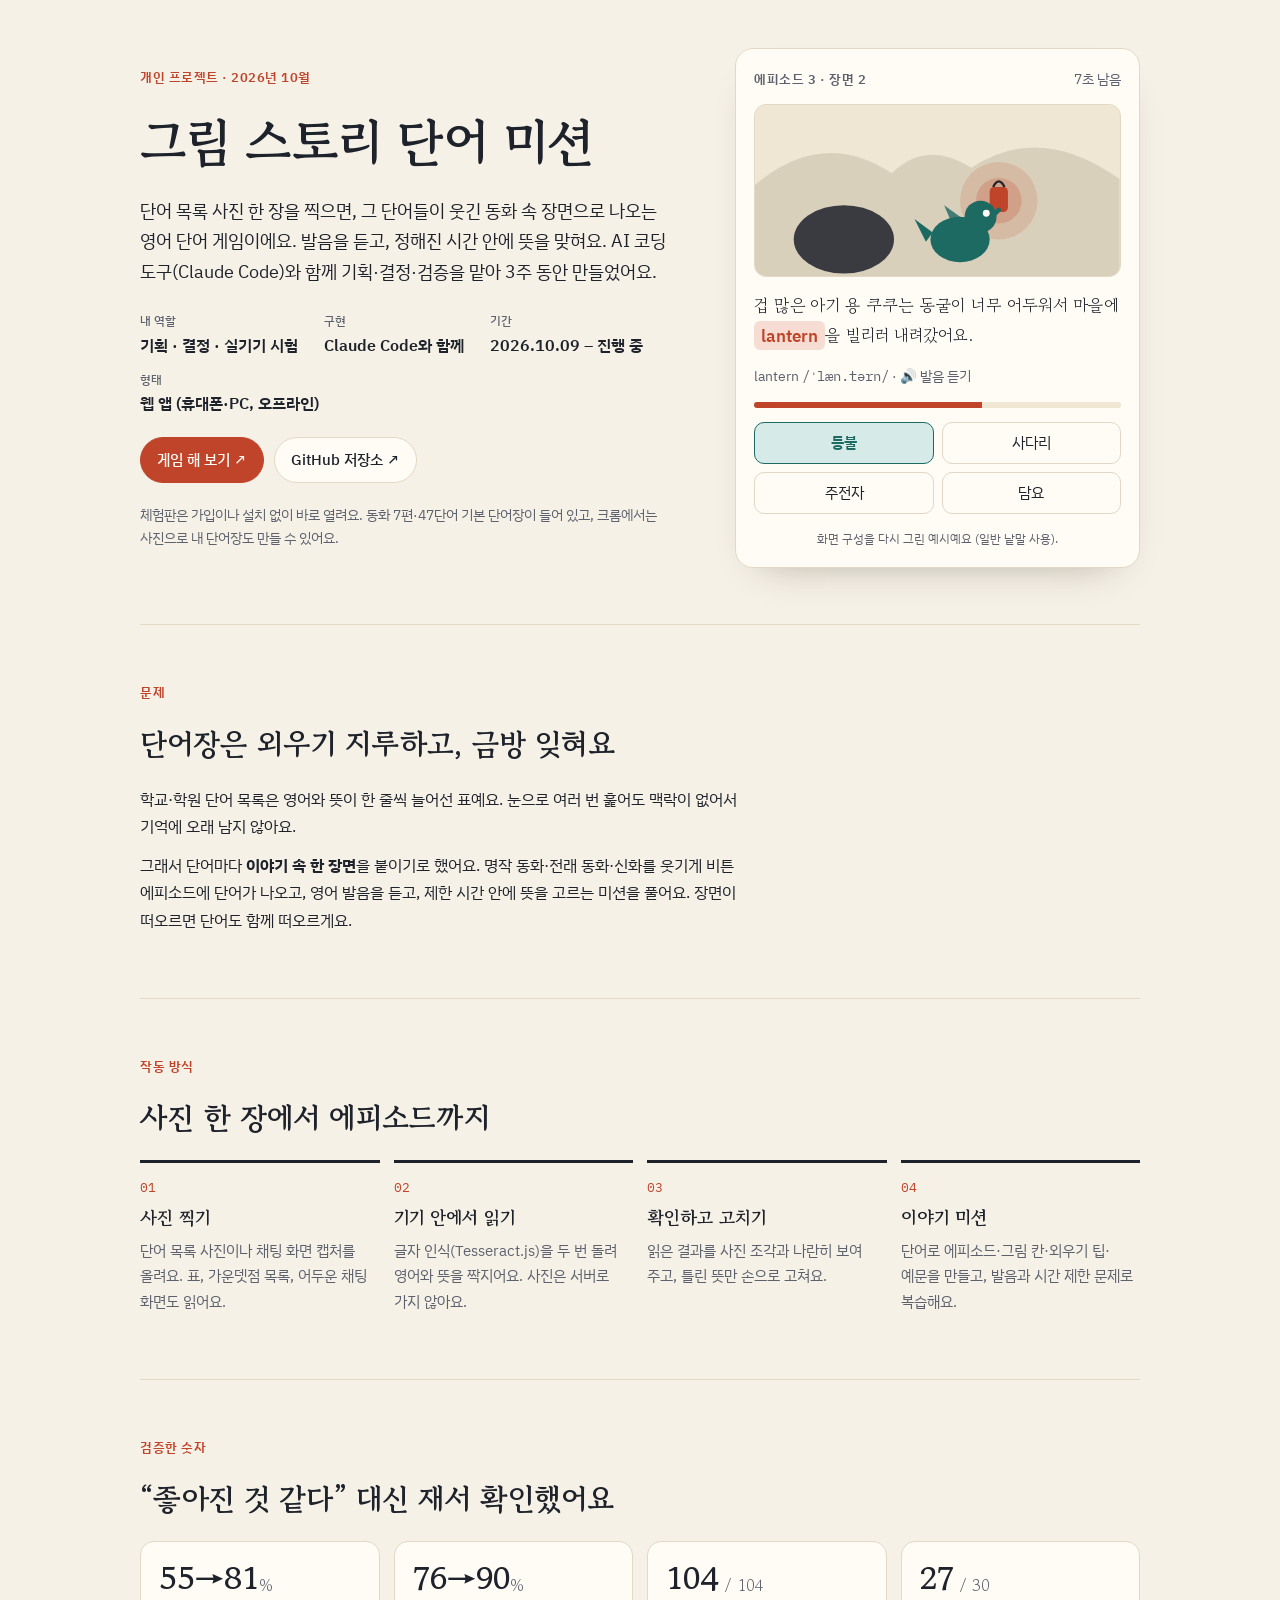
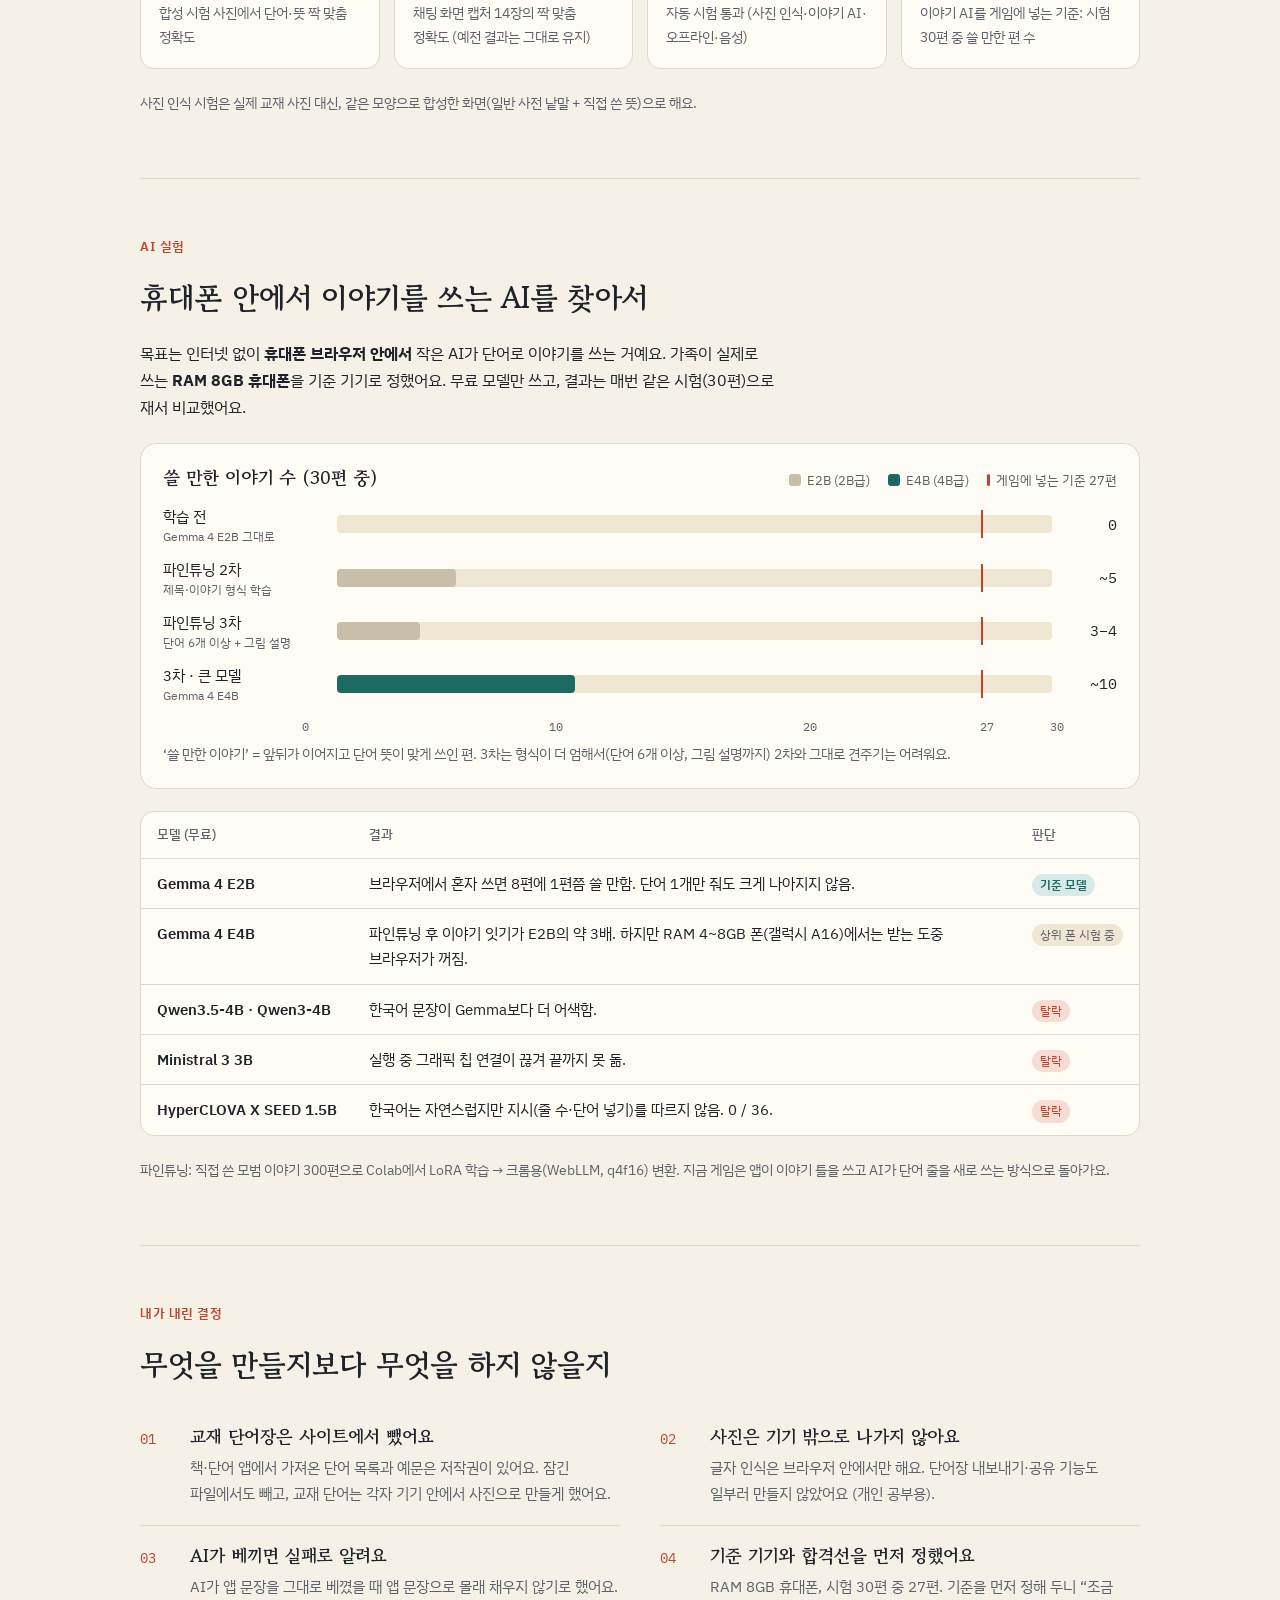
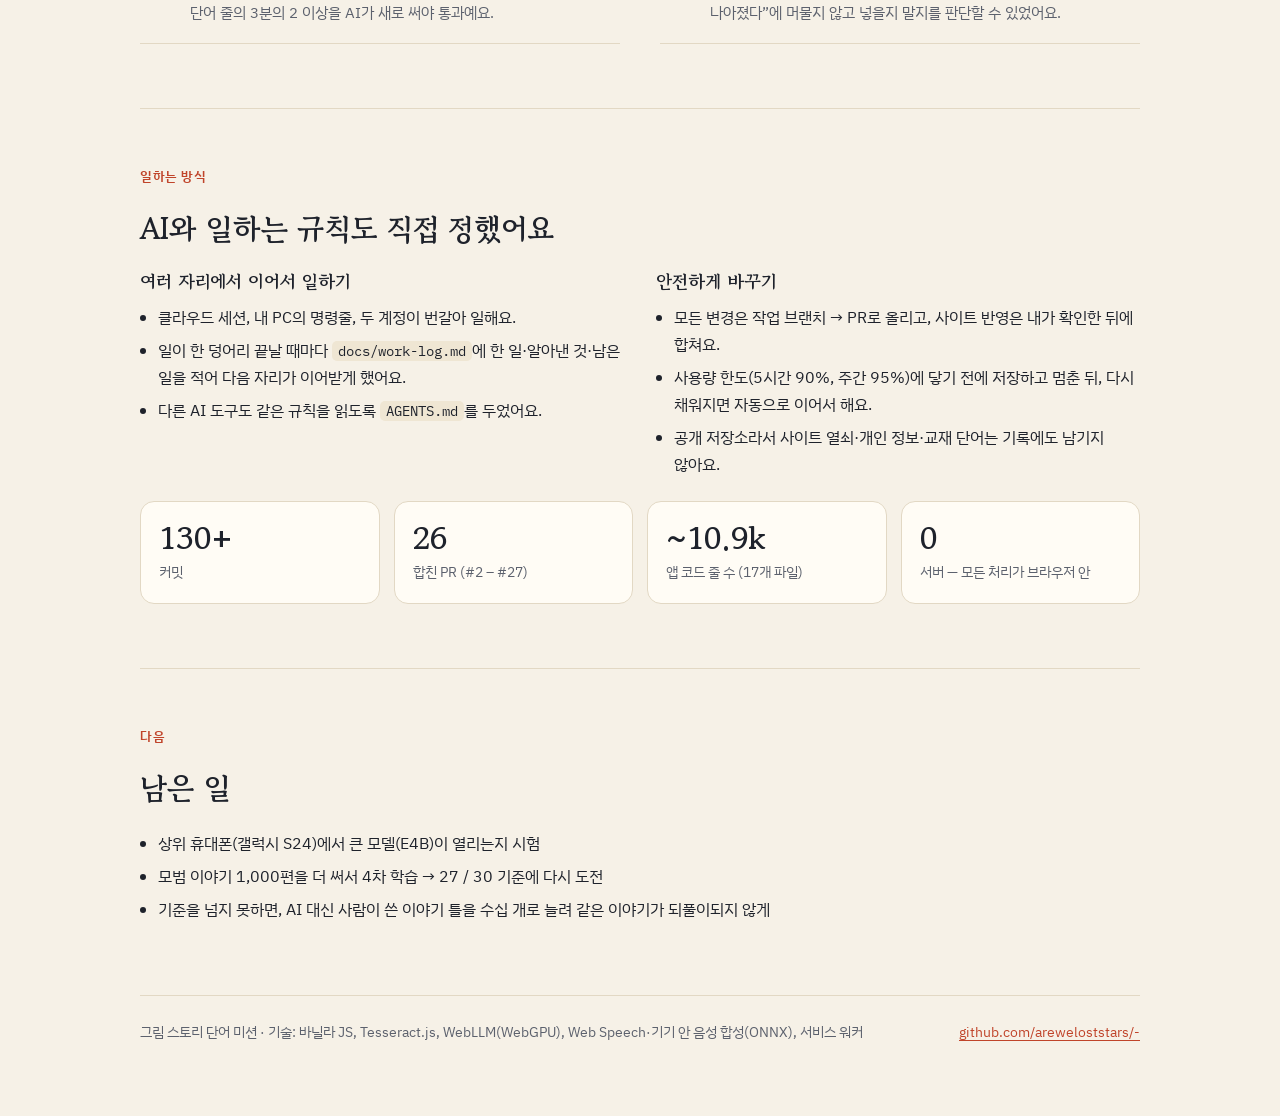
==== portfolio/index.html @ 6c3ff091 "열쇠 없이 여는 체험판(play.html)과 공개 포트폴리오 페이지 - 빌드가 잠근 index.html과 함께 잠그지 않은 체험판 word-game/play.html을 써요 (주인" ====
<!doctype html>
<html lang="ko">
<head>
<meta charset="utf-8">
<meta name="viewport" content="width=device-width, initial-scale=1, viewport-fit=cover">
<title>그림 스토리 단어 미션 · 포트폴리오</title>
<meta name="description" content="사진 속 영어 단어를 웃긴 동화 에피소드로 바꾸는 단어 게임. 작동 방식, 잰 결과, 휴대폰 AI 실험, 내린 결정.">
<meta property="og:type" content="website">
<meta property="og:title" content="그림 스토리 단어 미션 · 포트폴리오">
<meta property="og:description" content="사진 속 영어 단어를 웃긴 동화 에피소드로 바꾸는 단어 게임. 작동 방식, 잰 결과, 휴대폰 AI 실험, 내린 결정.">
<meta property="og:url" content="https://areweloststars.github.io/-/portfolio/">
<meta property="og:image" content="https://areweloststars.github.io/-/word-game/icons/icon-512.png">
<link rel="icon" type="image/png" href="../word-game/icons/icon-192.png">
<style>:root { color-scheme: light; } body { margin: 0; } img { max-width: 100%; } [hidden] { display: none !important; }</style>
<link rel="preconnect" href="https://fonts.googleapis.com">
<link rel="preconnect" href="https://fonts.gstatic.com" crossorigin>
<link rel="stylesheet" href="https://fonts.googleapis.com/css2?family=Gowun+Batang:wght@400;700&family=IBM+Plex+Mono:wght@400;500&family=IBM+Plex+Sans+KR:wght@400;500;600&display=swap">
<style>
:root {
  --bg: #f6f1e7;
  --paper: #fffcf5;
  --fg: #1e222b;
  --muted: #5c616d;
  --line: #e2d8c4;
  --accent: #c0442a;
  --accent-soft: #f6dcd2;
  --good: #1d6a63;
  --good-soft: #d6ebe7;
  --chip: #efe6d3;
  --bar: #c9bfa9;
  --serif: "Gowun Batang", "Noto Serif KR", "AppleMyungjo", serif;
  --sans: "IBM Plex Sans KR", "Apple SD Gothic Neo", "Malgun Gothic", system-ui, sans-serif;
  --mono: "IBM Plex Mono", ui-monospace, "SFMono-Regular", Menlo, monospace;
}
@media (prefers-color-scheme: dark) {
  :root:not([data-theme="light"]) {
    --bg: #15171c; --paper: #1d2027; --fg: #ebe5d8; --muted: #a2a6b0; --line: #2f333c;
    --accent: #ee7f63; --accent-soft: #3a2420; --good: #62c2b7; --good-soft: #1b3330;
    --chip: #2a2d35; --bar: #4a4e58; color-scheme: dark;
  }
}
:root[data-theme="dark"] {
  --bg: #15171c; --paper: #1d2027; --fg: #ebe5d8; --muted: #a2a6b0; --line: #2f333c;
  --accent: #ee7f63; --accent-soft: #3a2420; --good: #62c2b7; --good-soft: #1b3330;
  --chip: #2a2d35; --bar: #4a4e58; color-scheme: dark;
}
* { box-sizing: border-box; }
body {
  background: var(--bg); color: var(--fg);
  font-family: var(--sans); font-size: 16px; line-height: 1.7;
  word-break: keep-all; overflow-wrap: anywhere;
}
.wrap {
  max-width: 1040px; margin: 0 auto;
  padding-inline: max(20px, env(safe-area-inset-left, 0px));
  padding-block: 48px 72px;
}
a { color: var(--accent); text-underline-offset: 3px; }
h1, h2, h3 { font-family: var(--serif); font-weight: 700; line-height: 1.3; text-wrap: balance; margin: 0; }
h1 { font-size: clamp(2.1rem, 5vw, 3.2rem); letter-spacing: -0.01em; }
h2 { font-size: clamp(1.45rem, 3vw, 1.85rem); }
h3 { font-size: 1.12rem; }
p { margin: 0; }
.label { font-size: 0.82rem; font-weight: 600; letter-spacing: 0.04em; color: var(--accent); }
.mono { font-family: var(--mono); }
.muted { color: var(--muted); }
section { display: grid; gap: 22px; padding-block: 56px 8px; border-top: 1px solid var(--line); margin-top: 56px; }
.lede { font-size: 1.12rem; max-width: 36em; }
.prose { max-width: 40em; display: grid; gap: 12px; }

/* hero */
.hero { display: grid; grid-template-columns: minmax(0, 1.15fr) minmax(0, 0.85fr); gap: 48px; align-items: center; }
.hero-text { display: grid; gap: 20px; min-width: 0; }
.facts { display: flex; flex-wrap: wrap; gap: 10px 26px; margin: 4px 0 0; padding: 0; list-style: none; }
.facts li { display: grid; gap: 0; }
.facts b { font-size: 0.78rem; color: var(--muted); font-weight: 500; }
.facts span { font-weight: 600; }
.links { display: flex; flex-wrap: wrap; gap: 10px; }
.btn {
  display: inline-flex; align-items: center; gap: 8px; padding: 9px 16px; border-radius: 999px;
  border: 1px solid var(--line); background: var(--paper); color: var(--fg); text-decoration: none; font-weight: 500; font-size: 0.95rem;
}
.btn.primary { background: var(--accent); border-color: var(--accent); color: var(--paper); }
.note { font-size: 0.86rem; color: var(--muted); }

/* episode mock */
.episode {
  background: var(--paper); border: 1px solid var(--line); border-radius: 18px; padding: 18px;
  margin: 0; display: grid; gap: 14px; box-shadow: 0 18px 40px -28px rgba(40, 30, 10, 0.45); min-width: 0;
}
.ep-top { display: flex; justify-content: space-between; align-items: baseline; gap: 10px; font-size: 0.82rem; }
.ep-top .label { color: var(--muted); }
.panel { border-radius: 12px; overflow: hidden; border: 1px solid var(--line); background: var(--chip); }
.panel svg { display: block; width: 100%; height: auto; }
.subtitle { font-family: var(--serif); font-size: 1.05rem; line-height: 1.75; }
.word {
  display: inline-block; padding: 0 7px; border-radius: 6px; background: var(--accent-soft);
  color: var(--accent); font-family: var(--sans); font-weight: 600;
}
.ipa { font-size: 0.85rem; color: var(--muted); }
.timer { height: 6px; border-radius: 3px; background: var(--chip); overflow: hidden; }
.timer i { display: block; height: 100%; width: 62%; background: var(--accent); }
.choices { display: grid; grid-template-columns: 1fr 1fr; gap: 8px; }
.choices span {
  border: 1px solid var(--line); border-radius: 10px; padding: 7px 10px; text-align: center; font-size: 0.95rem;
}
.choices .ok { border-color: var(--good); background: var(--good-soft); color: var(--good); font-weight: 600; }
.caption { font-size: 0.78rem; color: var(--muted); text-align: center; }

/* flow */
.flow { display: grid; grid-template-columns: repeat(4, minmax(0, 1fr)); gap: 14px; counter-reset: step; }
.step { display: grid; gap: 8px; align-content: start; padding-top: 14px; border-top: 3px solid var(--fg); min-width: 0; }
.step::before { counter-increment: step; content: "0" counter(step); font-family: var(--mono); font-size: 0.8rem; color: var(--accent); }
.step p { font-size: 0.95rem; color: var(--muted); }

/* numbers */
.stats { display: grid; grid-template-columns: repeat(4, minmax(0, 1fr)); gap: 14px; }
.stat { display: grid; gap: 4px; align-content: start; padding: 18px; background: var(--paper); border: 1px solid var(--line); border-radius: 14px; min-width: 0; }
.stat .num { font-family: var(--serif); font-size: 2rem; font-weight: 700; line-height: 1.15; font-variant-numeric: tabular-nums; }
.stat .num small { font-size: 1rem; color: var(--muted); font-weight: 400; }
.stat p { font-size: 0.9rem; color: var(--muted); }

/* chart */
.chart { display: grid; gap: 12px; background: var(--paper); border: 1px solid var(--line); border-radius: 16px; padding: 22px; }
.chart-head { display: flex; flex-wrap: wrap; justify-content: space-between; gap: 6px 16px; align-items: baseline; }
.row { display: grid; grid-template-columns: minmax(0, 11em) minmax(0, 1fr) 3.6em; gap: 12px; align-items: center; font-size: 0.92rem; }
.row .name { min-width: 0; }
.row .name small { display: block; color: var(--muted); font-size: 0.78rem; line-height: 1.3; }
.track { position: relative; height: 18px; background: var(--chip); border-radius: 4px; }
.track .fill { position: absolute; inset: 0 auto 0 0; background: var(--bar); border-radius: 4px; }
.track .fill.best { background: var(--good); }
.track .goal { position: absolute; top: -5px; bottom: -5px; left: 90%; width: 2px; background: var(--accent); }
.row .val { font-family: var(--mono); font-variant-numeric: tabular-nums; text-align: right; }
.axis { display: grid; grid-template-columns: minmax(0, 11em) minmax(0, 1fr) 3.6em; gap: 12px; font-family: var(--mono); font-size: 0.72rem; color: var(--muted); }
.axis .ticks { position: relative; height: 1.2em; }
.axis .ticks span { position: absolute; transform: translateX(-50%); white-space: nowrap; }
.axis .ticks span:last-child { transform: translateX(-100%); }
.axis .ticks span:first-child { transform: none; }
.legend { display: flex; flex-wrap: wrap; gap: 6px 18px; font-size: 0.82rem; color: var(--muted); }
.legend i { display: inline-block; width: 12px; height: 12px; border-radius: 3px; vertical-align: -1px; margin-right: 6px; }

/* tables */
.table-wrap { overflow-x: auto; border: 1px solid var(--line); border-radius: 14px; background: var(--paper); }
table { width: 100%; border-collapse: collapse; font-size: 0.93rem; min-width: 560px; }
th, td { text-align: left; padding: 12px 16px; border-bottom: 1px solid var(--line); vertical-align: top; }
th { font-size: 0.8rem; color: var(--muted); font-weight: 500; }
tr:last-child td { border-bottom: 0; }
td.model { font-weight: 600; white-space: nowrap; }
.tag { display: inline-block; font-size: 0.75rem; padding: 1px 8px; border-radius: 999px; background: var(--chip); color: var(--muted); white-space: nowrap; }
.tag.pick { background: var(--good-soft); color: var(--good); font-weight: 600; }
.tag.bad { background: var(--accent-soft); color: var(--accent); }

/* decisions */
.decisions { display: grid; grid-template-columns: repeat(2, minmax(0, 1fr)); gap: 0 40px; margin: 0; padding: 0; list-style: none; }
.decisions li { display: grid; grid-template-columns: 2.4em minmax(0, 1fr); gap: 4px 12px; padding-block: 18px; border-bottom: 1px solid var(--line); }
.decisions .n { font-family: var(--mono); color: var(--accent); font-size: 0.85rem; padding-top: 3px; }
.decisions p { grid-column: 2; font-size: 0.95rem; color: var(--muted); }

/* two col */
.cols { display: grid; grid-template-columns: repeat(2, minmax(0, 1fr)); gap: 32px; }
.cols > div { display: grid; gap: 10px; align-content: start; min-width: 0; }
ul.plain { margin: 0; padding-left: 1.1em; display: grid; gap: 6px; }
code { font-family: var(--mono); font-size: 0.86em; background: var(--chip); padding: 1px 6px; border-radius: 5px; }

footer { margin-top: 64px; padding-top: 24px; border-top: 1px solid var(--line); display: flex; flex-wrap: wrap; gap: 8px 24px; justify-content: space-between; font-size: 0.88rem; color: var(--muted); }

@media (max-width: 820px) {
  .hero { grid-template-columns: minmax(0, 1fr); gap: 32px; }
  .flow, .stats { grid-template-columns: repeat(2, minmax(0, 1fr)); }
  .decisions, .cols { grid-template-columns: minmax(0, 1fr); }
}
@media (max-width: 480px) {
  .wrap { padding-block: 32px 56px; }
  .flow, .stats { grid-template-columns: minmax(0, 1fr); }
  .row, .axis { grid-template-columns: minmax(0, 1fr) 3.2em; }
  .row .name { grid-column: 1 / -1; }
  .axis > span:first-child { display: none; }
  .chart { padding: 16px; }
}
</style>
</head>
<body>

<div class="wrap">

<header class="hero">
  <div class="hero-text">
    <p class="label">개인 프로젝트 · 2026년 10월</p>
    <h1>그림 스토리 단어 미션</h1>
    <p class="lede">단어 목록 사진 한 장을 찍으면, 그 단어들이 웃긴 동화 속 장면으로 나오는 영어 단어 게임이에요. 발음을 듣고, 정해진 시간 안에 뜻을 맞혀요. AI 코딩 도구(Claude Code)와 함께 기획·결정·검증을 맡아 3주 동안 만들었어요.</p>
    <ul class="facts">
      <li><b>내 역할</b><span>기획 · 결정 · 실기기 시험</span></li>
      <li><b>구현</b><span>Claude Code와 함께</span></li>
      <li><b>기간</b><span>2026.10.09 – 진행 중</span></li>
      <li><b>형태</b><span>웹 앱 (휴대폰·PC, 오프라인)</span></li>
    </ul>
    <div class="links">
      <a class="btn primary" href="https://areweloststars.github.io/-/word-game/play.html" target="_blank" rel="noopener">게임 해 보기 ↗</a>
      <a class="btn" href="https://github.com/areweloststars/-" target="_blank" rel="noopener">GitHub 저장소 ↗</a>
    </div>
    <p class="note">체험판은 가입이나 설치 없이 바로 열려요. 동화 7편·47단어 기본 단어장이 들어 있고, 크롬에서는 사진으로 내 단어장도 만들 수 있어요.</p>
  </div>

  <figure class="episode" aria-label="게임 화면 예시">
    <div class="ep-top"><span class="label">에피소드 3 · 장면 2</span><span class="ipa">7초 남음</span></div>
    <div class="panel">
      <svg viewBox="0 0 320 150" role="img" aria-label="어두운 동굴 앞에서 등불을 든 작은 용">
        <rect width="320" height="150" fill="var(--chip)"/>
        <path d="M0 150 L0 70 Q60 20 120 60 Q150 30 190 55 Q250 15 320 65 L320 150 Z" fill="var(--bar)" opacity="0.55"/>
        <ellipse cx="78" cy="118" rx="44" ry="30" fill="var(--fg)" opacity="0.85"/>
        <circle cx="214" cy="84" r="34" fill="var(--accent)" opacity="0.16"/>
        <circle cx="214" cy="84" r="20" fill="var(--accent)" opacity="0.22"/>
        <rect x="206" y="72" width="16" height="22" rx="4" fill="var(--accent)"/>
        <path d="M209 72 Q214 62 219 72" fill="none" stroke="var(--fg)" stroke-width="2"/>
        <ellipse cx="180" cy="118" rx="26" ry="20" fill="var(--good)"/>
        <circle cx="198" cy="98" r="14" fill="var(--good)"/>
        <circle cx="203" cy="95" r="3" fill="var(--paper)"/>
        <path d="M156 112 L140 100 L150 120 Z" fill="var(--good)"/>
        <path d="M172 102 L166 88 L180 98 Z" fill="var(--good)" opacity="0.8"/>
        <path d="M206 100 L214 92" stroke="var(--good)" stroke-width="4" stroke-linecap="round"/>
      </svg>
    </div>
    <p class="subtitle">겁 많은 아기 용 쿠쿠는 동굴이 너무 어두워서 마을에 <span class="word">lantern</span>을 빌리러 내려갔어요.</p>
    <p class="ipa">lantern <span class="mono">/ˈlæn.tərn/</span> · 🔊 발음 듣기</p>
    <div class="timer" aria-hidden="true"><i></i></div>
    <div class="choices"><span class="ok">등불</span><span>사다리</span><span>주전자</span><span>담요</span></div>
    <figcaption class="caption">화면 구성을 다시 그린 예시예요 (일반 낱말 사용).</figcaption>
  </figure>
</header>

<section>
  <p class="label">문제</p>
  <h2>단어장은 외우기 지루하고, 금방 잊혀요</h2>
  <div class="prose">
    <p>학교·학원 단어 목록은 영어와 뜻이 한 줄씩 늘어선 표예요. 눈으로 여러 번 훑어도 맥락이 없어서 기억에 오래 남지 않아요.</p>
    <p>그래서 단어마다 <strong>이야기 속 한 장면</strong>을 붙이기로 했어요. 명작 동화·전래 동화·신화를 웃기게 비튼 에피소드에 단어가 나오고, 영어 발음을 듣고, 제한 시간 안에 뜻을 고르는 미션을 풀어요. 장면이 떠오르면 단어도 함께 떠오르게요.</p>
  </div>
</section>

<section>
  <p class="label">작동 방식</p>
  <h2>사진 한 장에서 에피소드까지</h2>
  <div class="flow">
    <div class="step"><h3>사진 찍기</h3><p>단어 목록 사진이나 채팅 화면 캡처를 올려요. 표, 가운뎃점 목록, 어두운 채팅 화면도 읽어요.</p></div>
    <div class="step"><h3>기기 안에서 읽기</h3><p>글자 인식(Tesseract.js)을 두 번 돌려 영어와 뜻을 짝지어요. 사진은 서버로 가지 않아요.</p></div>
    <div class="step"><h3>확인하고 고치기</h3><p>읽은 결과를 사진 조각과 나란히 보여 주고, 틀린 뜻만 손으로 고쳐요.</p></div>
    <div class="step"><h3>이야기 미션</h3><p>단어로 에피소드·그림 칸·외우기 팁·예문을 만들고, 발음과 시간 제한 문제로 복습해요.</p></div>
  </div>
</section>

<section>
  <p class="label">검증한 숫자</p>
  <h2>“좋아진 것 같다” 대신 재서 확인했어요</h2>
  <div class="stats">
    <div class="stat"><span class="num">55→81<small>%</small></span><p>합성 시험 사진에서 단어·뜻 짝 맞춤 정확도</p></div>
    <div class="stat"><span class="num">76→90<small>%</small></span><p>채팅 화면 캡처 14장의 짝 맞춤 정확도 (예전 결과는 그대로 유지)</p></div>
    <div class="stat"><span class="num">104<small> / 104</small></span><p>자동 시험 통과 (사진 인식·이야기 AI·오프라인·음성)</p></div>
    <div class="stat"><span class="num">27<small> / 30</small></span><p>이야기 AI를 게임에 넣는 기준: 시험 30편 중 쓸 만한 편 수</p></div>
  </div>
  <p class="note">사진 인식 시험은 실제 교재 사진 대신, 같은 모양으로 합성한 화면(일반 사전 낱말 + 직접 쓴 뜻)으로 해요.</p>
</section>

<section>
  <p class="label">AI 실험</p>
  <h2>휴대폰 안에서 이야기를 쓰는 AI를 찾아서</h2>
  <div class="prose">
    <p>목표는 인터넷 없이 <strong>휴대폰 브라우저 안에서</strong> 작은 AI가 단어로 이야기를 쓰는 거예요. 가족이 실제로 쓰는 <strong>RAM 8GB 휴대폰</strong>을 기준 기기로 정했어요. 무료 모델만 쓰고, 결과는 매번 같은 시험(30편)으로 재서 비교했어요.</p>
  </div>

  <div class="chart" role="figure" aria-label="파인튜닝 단계별 쓸 만한 이야기 수, 30편 중">
    <div class="chart-head">
      <h3>쓸 만한 이야기 수 (30편 중)</h3>
      <div class="legend"><span><i style="background:var(--bar)"></i>E2B (2B급)</span><span><i style="background:var(--good)"></i>E4B (4B급)</span><span><i style="background:var(--accent);width:3px"></i>게임에 넣는 기준 27편</span></div>
    </div>
    <div class="row"><div class="name">학습 전<small>Gemma 4 E2B 그대로</small></div><div class="track"><span class="goal"></span></div><div class="val">0</div></div>
    <div class="row"><div class="name">파인튜닝 2차<small>제목·이야기 형식 학습</small></div><div class="track"><span class="fill" style="width:16.67%"></span><span class="goal"></span></div><div class="val">~5</div></div>
    <div class="row"><div class="name">파인튜닝 3차<small>단어 6개 이상 + 그림 설명</small></div><div class="track"><span class="fill" style="width:11.67%"></span><span class="goal"></span></div><div class="val">3–4</div></div>
    <div class="row"><div class="name">3차 · 큰 모델<small>Gemma 4 E4B</small></div><div class="track"><span class="fill best" style="width:33.33%"></span><span class="goal"></span></div><div class="val">~10</div></div>
    <div class="axis"><span></span><div class="ticks"><span style="left:0">0</span><span style="left:33.33%">10</span><span style="left:66.67%">20</span><span style="left:90%">27</span><span style="left:100%">30</span></div><span></span></div>
    <p class="note">‘쓸 만한 이야기’ = 앞뒤가 이어지고 단어 뜻이 맞게 쓰인 편. 3차는 형식이 더 엄해서(단어 6개 이상, 그림 설명까지) 2차와 그대로 견주기는 어려워요.</p>
  </div>

  <div class="table-wrap">
    <table>
      <thead><tr><th>모델 (무료)</th><th>결과</th><th>판단</th></tr></thead>
      <tbody>
        <tr><td class="model">Gemma 4 E2B</td><td>브라우저에서 혼자 쓰면 8편에 1편쯤 쓸 만함. 단어 1개만 줘도 크게 나아지지 않음.</td><td><span class="tag pick">기준 모델</span></td></tr>
        <tr><td class="model">Gemma 4 E4B</td><td>파인튜닝 후 이야기 잇기가 E2B의 약 3배. 하지만 RAM 4~8GB 폰(갤럭시 A16)에서는 받는 도중 브라우저가 꺼짐.</td><td><span class="tag">상위 폰 시험 중</span></td></tr>
        <tr><td class="model">Qwen3.5-4B · Qwen3-4B</td><td>한국어 문장이 Gemma보다 더 어색함.</td><td><span class="tag bad">탈락</span></td></tr>
        <tr><td class="model">Ministral 3 3B</td><td>실행 중 그래픽 칩 연결이 끊겨 끝까지 못 돎.</td><td><span class="tag bad">탈락</span></td></tr>
        <tr><td class="model">HyperCLOVA X SEED 1.5B</td><td>한국어는 자연스럽지만 지시(줄 수·단어 넣기)를 따르지 않음. 0 / 36.</td><td><span class="tag bad">탈락</span></td></tr>
      </tbody>
    </table>
  </div>
  <p class="note">파인튜닝: 직접 쓴 모범 이야기 300편으로 Colab에서 LoRA 학습 → 크롬용(WebLLM, q4f16) 변환. 지금 게임은 앱이 이야기 틀을 쓰고 AI가 단어 줄을 새로 쓰는 방식으로 돌아가요.</p>
</section>

<section>
  <p class="label">내가 내린 결정</p>
  <h2>무엇을 만들지보다 무엇을 하지 않을지</h2>
  <ul class="decisions">
    <li><span class="n">01</span><h3>교재 단어장은 사이트에서 뺐어요</h3><p>책·단어 앱에서 가져온 단어 목록과 예문은 저작권이 있어요. 잠긴 파일에서도 빼고, 교재 단어는 각자 기기 안에서 사진으로 만들게 했어요.</p></li>
    <li><span class="n">02</span><h3>사진은 기기 밖으로 나가지 않아요</h3><p>글자 인식은 브라우저 안에서만 해요. 단어장 내보내기·공유 기능도 일부러 만들지 않았어요 (개인 공부용).</p></li>
    <li><span class="n">03</span><h3>AI가 베끼면 실패로 알려요</h3><p>AI가 앱 문장을 그대로 베꼈을 때 앱 문장으로 몰래 채우지 않기로 했어요. 단어 줄의 3분의 2 이상을 AI가 새로 써야 통과예요.</p></li>
    <li><span class="n">04</span><h3>기준 기기와 합격선을 먼저 정했어요</h3><p>RAM 8GB 휴대폰, 시험 30편 중 27편. 기준을 먼저 정해 두니 “조금 나아졌다”에 머물지 않고 넣을지 말지를 판단할 수 있었어요.</p></li>
  </ul>
</section>

<section>
  <p class="label">일하는 방식</p>
  <h2>AI와 일하는 규칙도 직접 정했어요</h2>
  <div class="cols">
    <div>
      <h3>여러 자리에서 이어서 일하기</h3>
      <ul class="plain">
        <li>클라우드 세션, 내 PC의 명령줄, 두 계정이 번갈아 일해요.</li>
        <li>일이 한 덩어리 끝날 때마다 <code>docs/work-log.md</code>에 한 일·알아낸 것·남은 일을 적어 다음 자리가 이어받게 했어요.</li>
        <li>다른 AI 도구도 같은 규칙을 읽도록 <code>AGENTS.md</code>를 두었어요.</li>
      </ul>
    </div>
    <div>
      <h3>안전하게 바꾸기</h3>
      <ul class="plain">
        <li>모든 변경은 작업 브랜치 → PR로 올리고, 사이트 반영은 내가 확인한 뒤에 합쳐요.</li>
        <li>사용량 한도(5시간 90%, 주간 95%)에 닿기 전에 저장하고 멈춘 뒤, 다시 채워지면 자동으로 이어서 해요.</li>
        <li>공개 저장소라서 사이트 열쇠·개인 정보·교재 단어는 기록에도 남기지 않아요.</li>
      </ul>
    </div>
  </div>
  <div class="stats">
    <div class="stat"><span class="num">130+</span><p>커밋</p></div>
    <div class="stat"><span class="num">26</span><p>합친 PR (#2 – #27)</p></div>
    <div class="stat"><span class="num">~10.9k</span><p>앱 코드 줄 수 (17개 파일)</p></div>
    <div class="stat"><span class="num">0</span><p>서버 — 모든 처리가 브라우저 안</p></div>
  </div>
</section>

<section>
  <p class="label">다음</p>
  <h2>남은 일</h2>
  <ul class="plain prose">
    <li>상위 휴대폰(갤럭시 S24)에서 큰 모델(E4B)이 열리는지 시험</li>
    <li>모범 이야기 1,000편을 더 써서 4차 학습 → 27 / 30 기준에 다시 도전</li>
    <li>기준을 넘지 못하면, AI 대신 사람이 쓴 이야기 틀을 수십 개로 늘려 같은 이야기가 되풀이되지 않게</li>
  </ul>
</section>

<footer>
  <span>그림 스토리 단어 미션 · 기술: 바닐라 JS, Tesseract.js, WebLLM(WebGPU), Web Speech·기기 안 음성 합성(ONNX), 서비스 워커</span>
  <a href="https://github.com/areweloststars/-" target="_blank" rel="noopener">github.com/areweloststars/-</a>
</footer>

</div>
</body>
</html>
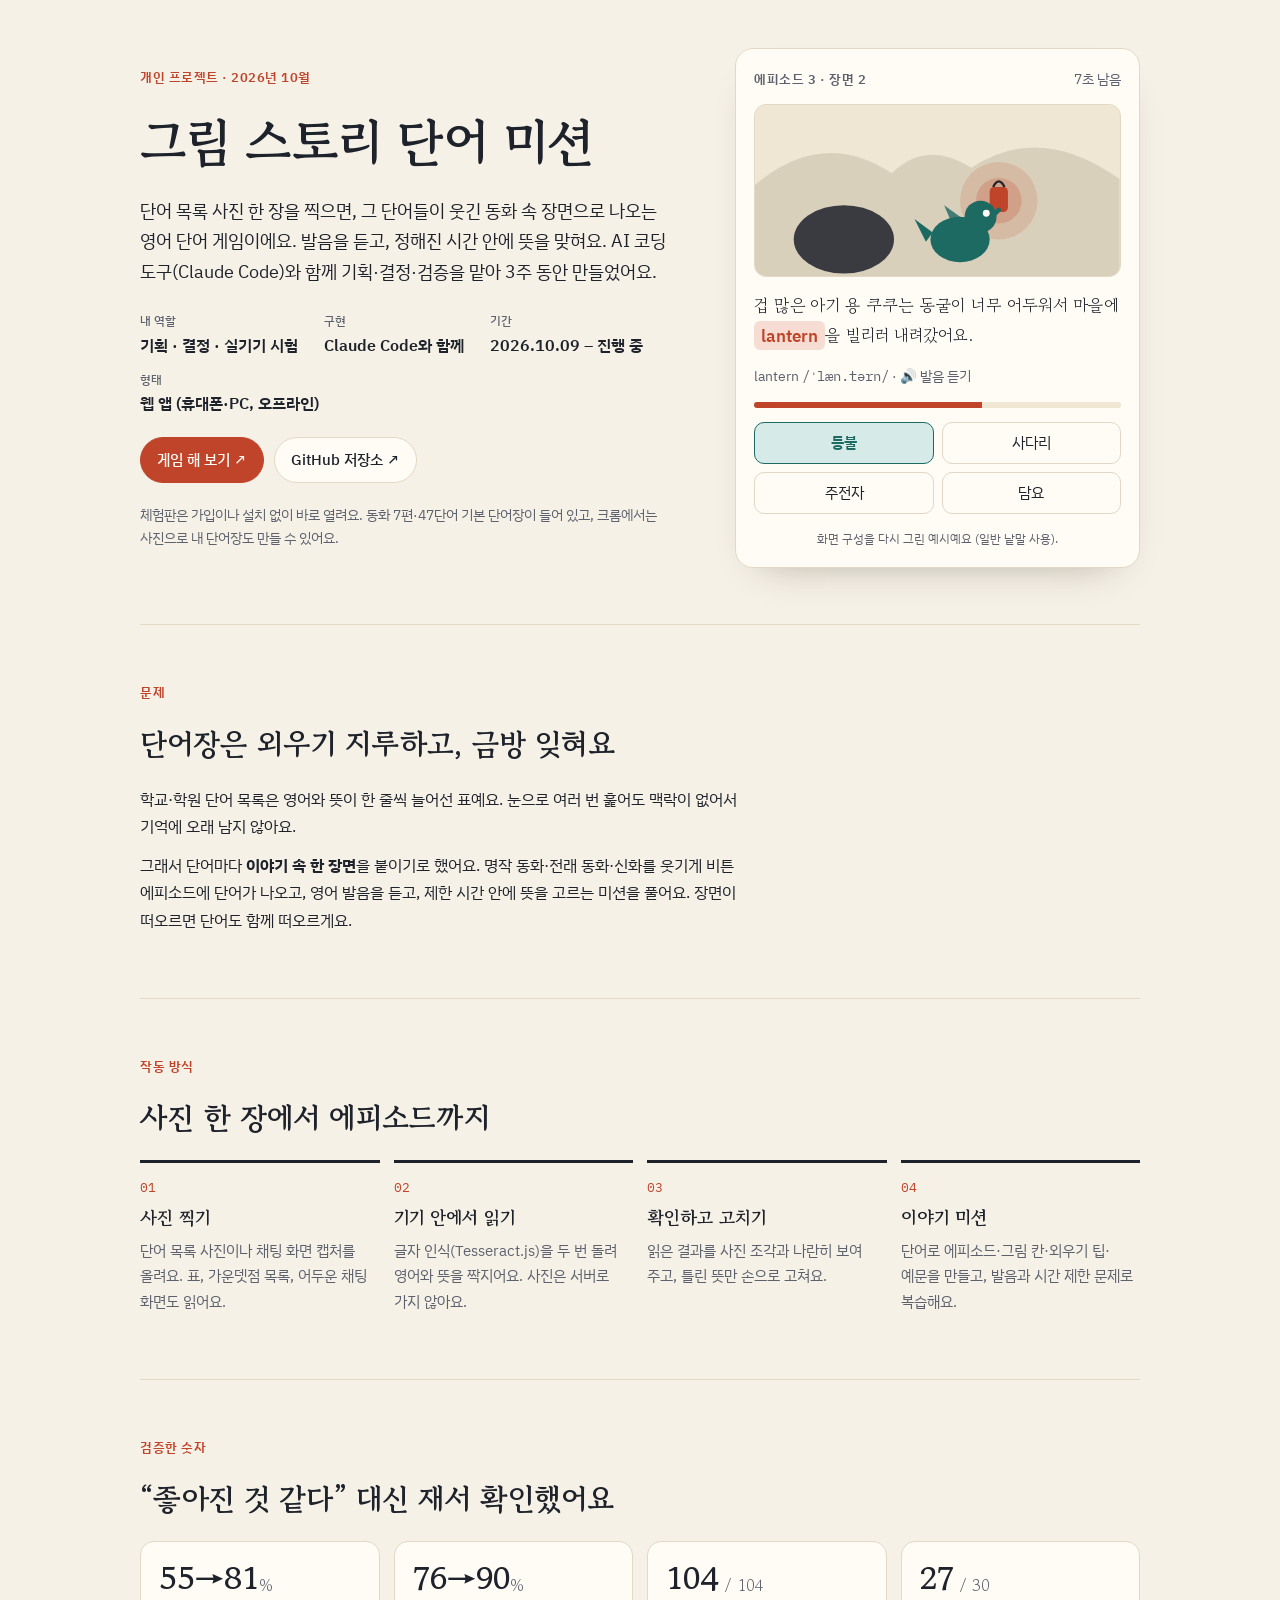
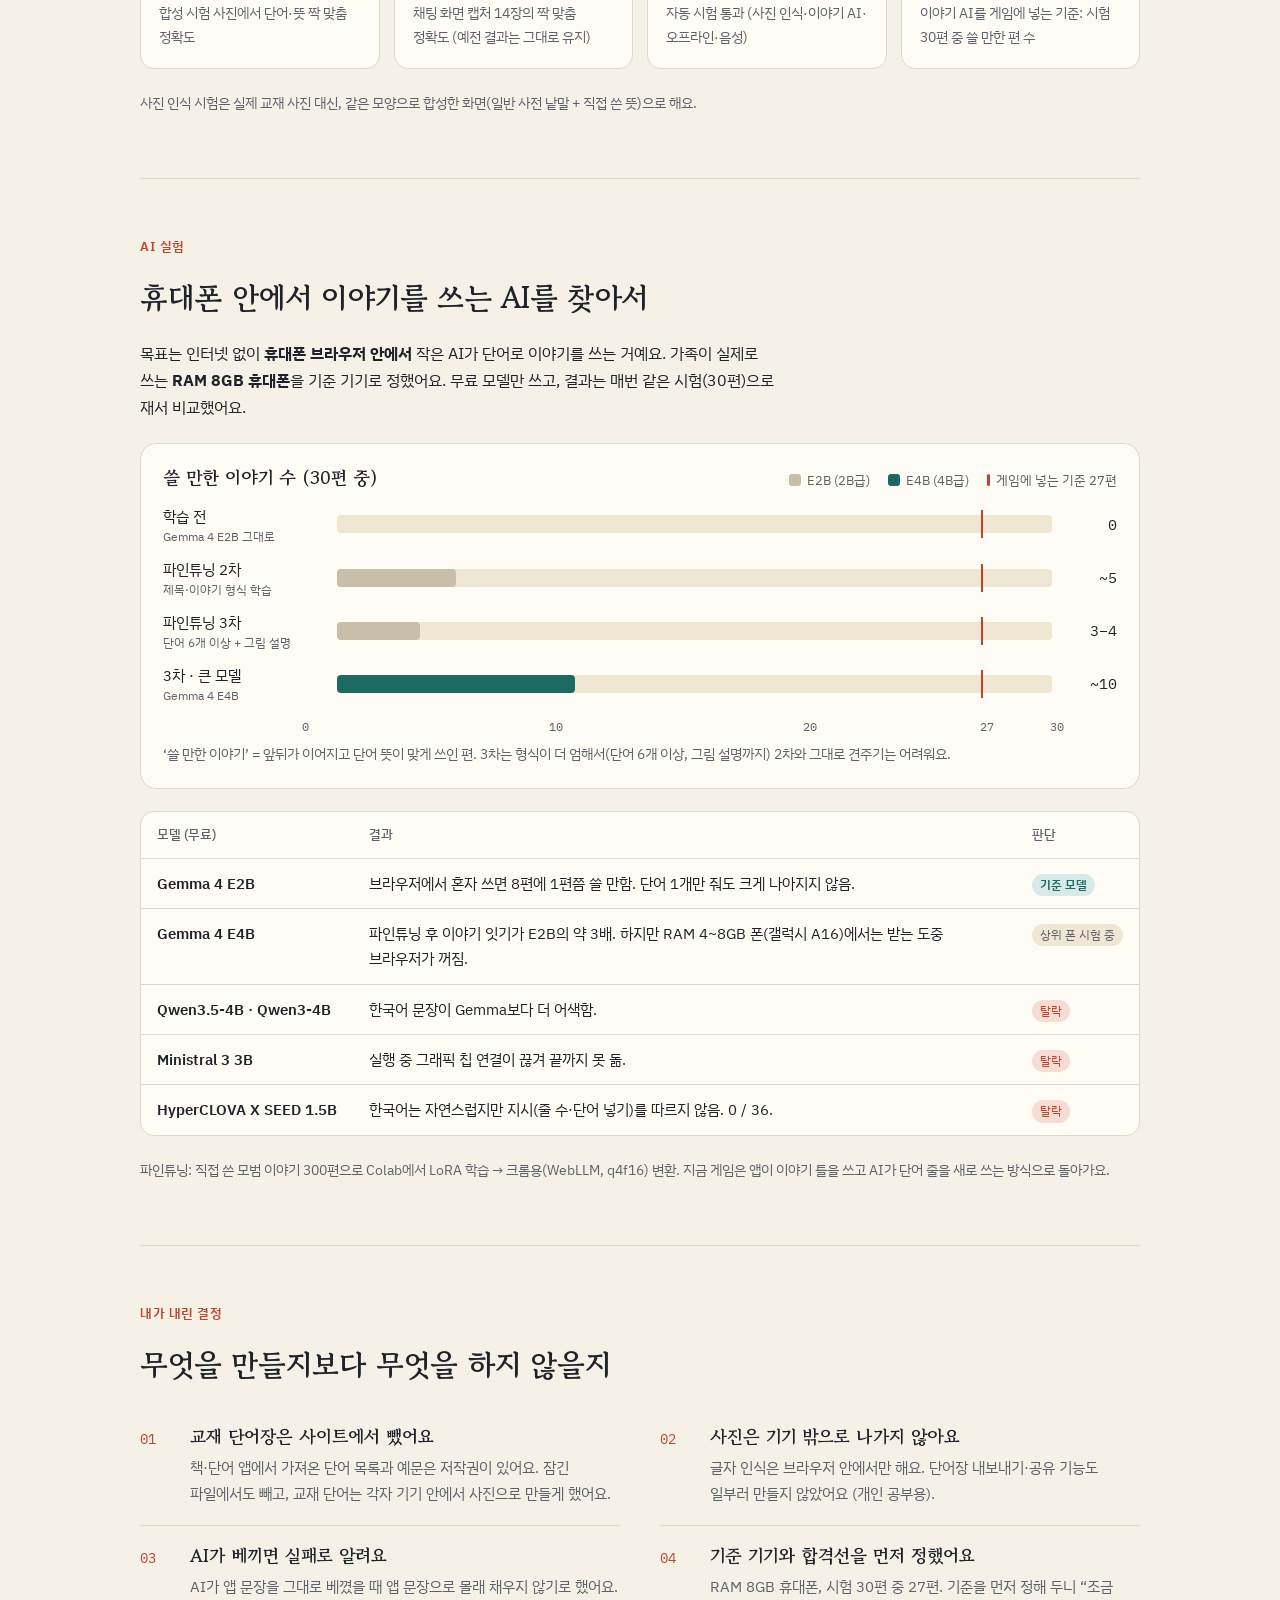
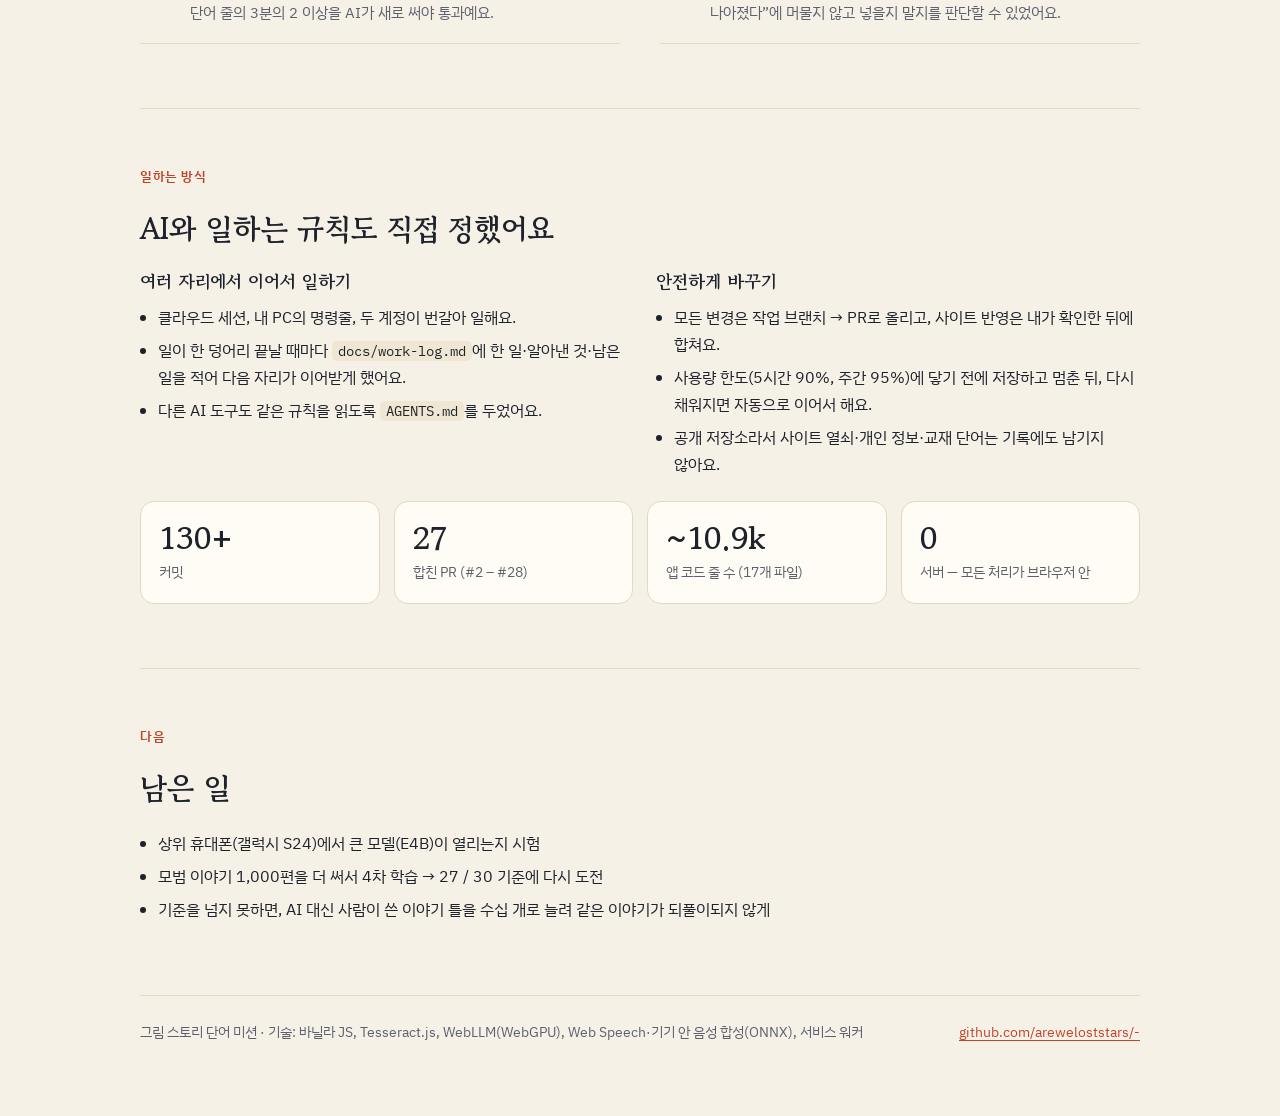
==== commit 2f19f89e: "포트폴리오: 합친 PR 수 27개 (#2–#28) Co-Authored-By: Claude Opus 5.5 <noreply@anthropic.com> Claude-Session: " ====
--- a/portfolio/index.html
+++ b/portfolio/index.html
@@ -329,7 +329,7 @@
   </div>
   <div class="stats">
     <div class="stat"><span class="num">130+</span><p>커밋</p></div>
-    <div class="stat"><span class="num">26</span><p>합친 PR (#2 – #27)</p></div>
+    <div class="stat"><span class="num">27</span><p>합친 PR (#2 – #28)</p></div>
     <div class="stat"><span class="num">~10.9k</span><p>앱 코드 줄 수 (17개 파일)</p></div>
     <div class="stat"><span class="num">0</span><p>서버 — 모든 처리가 브라우저 안</p></div>
   </div>
